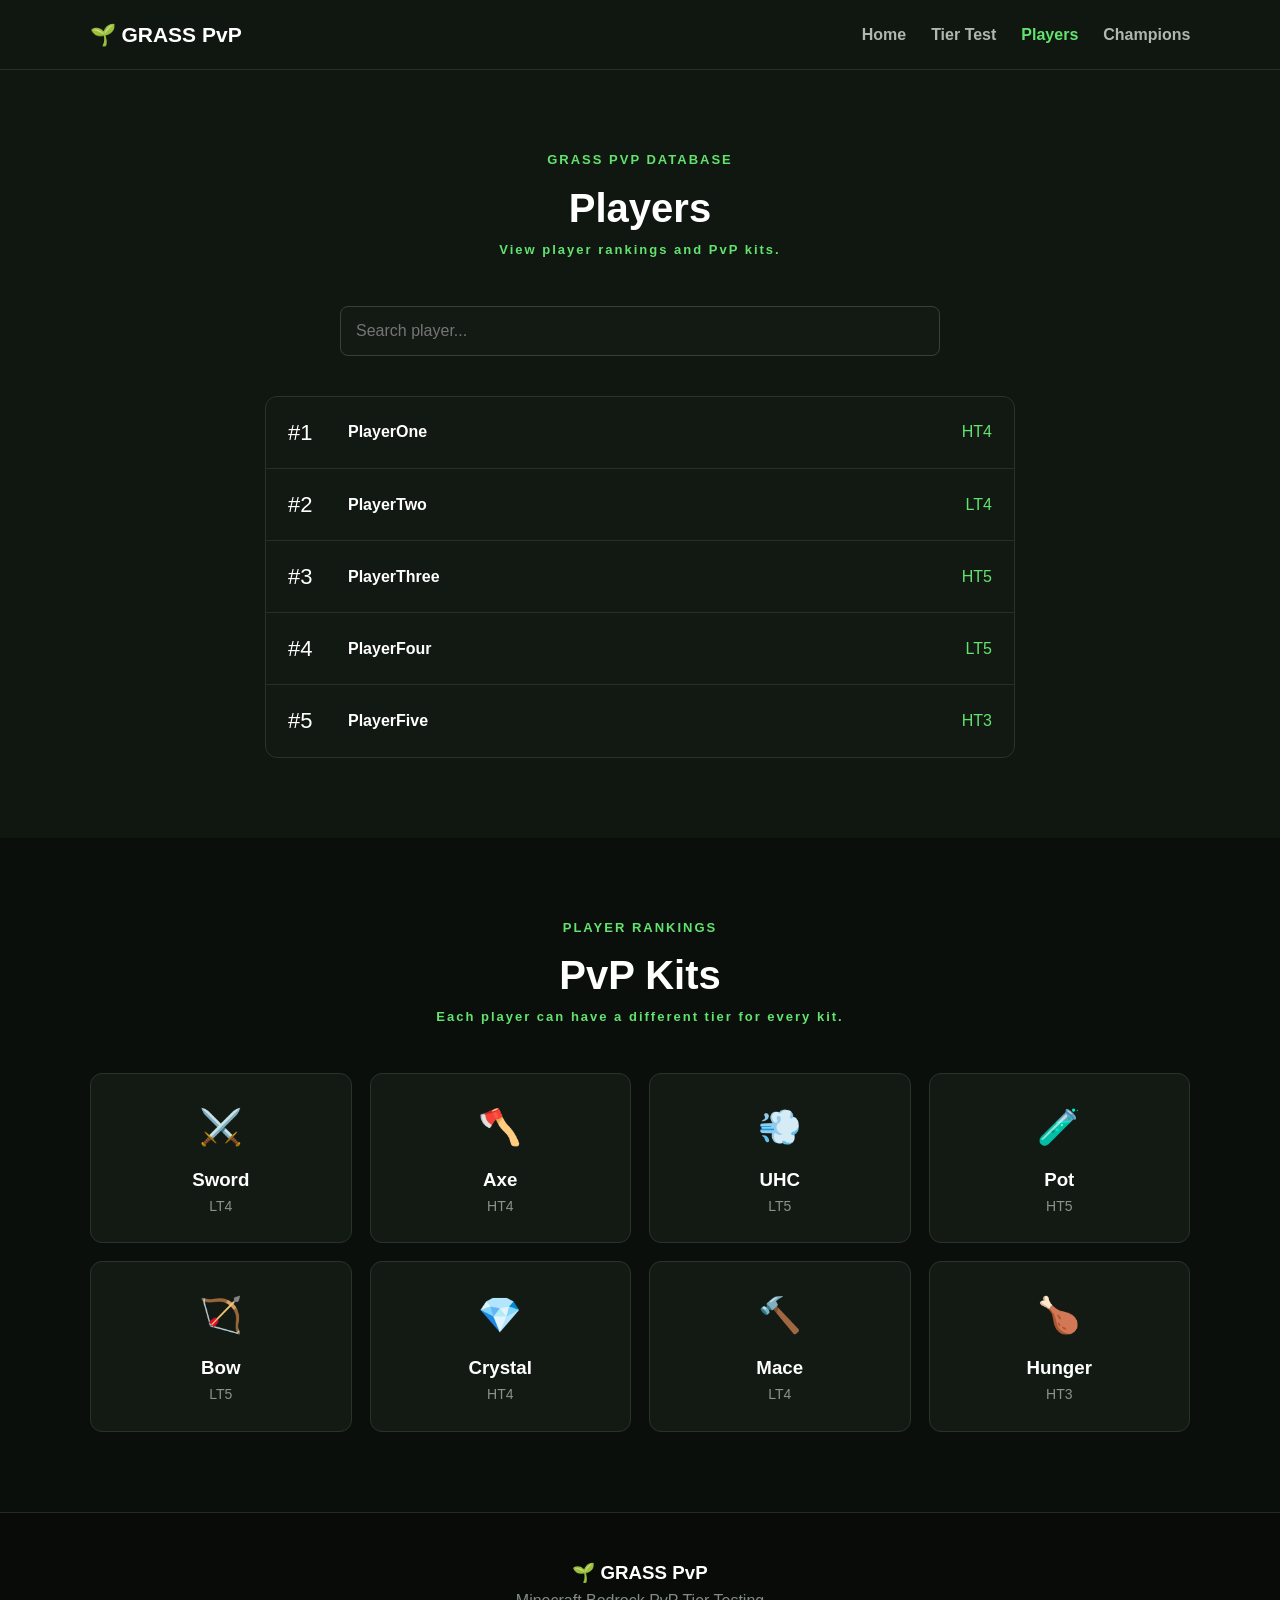
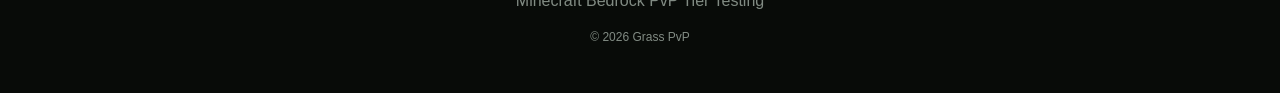
==== players.html @ 89b0f965 "Create players.html" ====
<!DOCTYPE html>
<html lang="en">

<head>

    <meta charset="UTF-8">

    <meta name="viewport"
          content="width=device-width, initial-scale=1.0">

    <title>Players | Grass PvP</title>

    <link rel="stylesheet"
          href="css/style.css">

</head>


<body>


<!-- NAVBAR -->

<nav class="navbar">

    <div class="logo">
        🌱 GRASS PvP
    </div>

    <div class="nav-links">

        <a href="index.html">
            Home
        </a>

        <a href="tier-test.html">
            Tier Test
        </a>

        <a href="players.html"
           class="active">
            Players
        </a>

        <a href="champions.html">
            Champions
        </a>

    </div>

</nav>



<!-- HEADER -->

<section class="section dark-section">

    <div class="section-title">

        <p>
            GRASS PVP DATABASE
        </p>

        <h2>
            Players
        </h2>

        <p>
            View player rankings and PvP kits.
        </p>

    </div>



    <!-- SEARCH -->

    <div style="
        max-width:600px;
        margin:0 auto 40px;
    ">

        <input
            type="text"
            id="playerSearch"
            placeholder="Search player..."
            style="
                width:100%;
                padding:15px;
                border-radius:8px;
                border:1px solid #344337;
                background:#131a14;
                color:white;
                font-size:16px;
                outline:none;
            "
        >

    </div>



    <!-- PLAYERS -->

    <div
        id="playersList"
        class="champion-preview"
    >


        <!-- PLAYER 1 -->

        <div class="champion-row player-item">

            <span class="rank">
                #1
            </span>

            <span class="player-name">
                PlayerOne
            </span>

            <span class="points">
                HT4
            </span>

        </div>



        <!-- PLAYER 2 -->

        <div class="champion-row player-item">

            <span class="rank">
                #2
            </span>

            <span class="player-name">
                PlayerTwo
            </span>

            <span class="points">
                LT4
            </span>

        </div>



        <!-- PLAYER 3 -->

        <div class="champion-row player-item">

            <span class="rank">
                #3
            </span>

            <span class="player-name">
                PlayerThree
            </span>

            <span class="points">
                HT5
            </span>

        </div>



        <!-- PLAYER 4 -->

        <div class="champion-row player-item">

            <span class="rank">
                #4
            </span>

            <span class="player-name">
                PlayerFour
            </span>

            <span class="points">
                LT5
            </span>

        </div>



        <!-- PLAYER 5 -->

        <div class="champion-row player-item">

            <span class="rank">
                #5
            </span>

            <span class="player-name">
                PlayerFive
            </span>

            <span class="points">
                HT3
            </span>

        </div>


    </div>

</section>



<!-- PLAYER INFO -->

<section class="section">

    <div class="section-title">

        <p>
            PLAYER RANKINGS
        </p>

        <h2>
            PvP Kits
        </h2>

        <p>
            Each player can have a different tier for every kit.
        </p>

    </div>



    <div class="kit-grid">


        <div class="kit-card">

            <span>⚔️</span>

            <h3>
                Sword
            </h3>

            <p>
                LT4
            </p>

        </div>



        <div class="kit-card">

            <span>🪓</span>

            <h3>
                Axe
            </h3>

            <p>
                HT4
            </p>

        </div>



        <div class="kit-card">

            <span>💨</span>

            <h3>
                UHC
            </h3>

            <p>
                LT5
            </p>

        </div>



        <div class="kit-card">

            <span>🧪</span>

            <h3>
                Pot
            </h3>

            <p>
                HT5
            </p>

        </div>



        <div class="kit-card">

            <span>🏹</span>

            <h3>
                Bow
            </h3>

            <p>
                LT5
            </p>

        </div>



        <div class="kit-card">

            <span>💎</span>

            <h3>
                Crystal
            </h3>

            <p>
                HT4
            </p>

        </div>



        <div class="kit-card">

            <span>🔨</span>

            <h3>
                Mace
            </h3>

            <p>
                LT4
            </p>

        </div>



        <div class="kit-card">

            <span>🍗</span>

            <h3>
                Hunger
            </h3>

            <p>
                HT3
            </p>

        </div>


    </div>

</section>



<!-- FOOTER -->

<footer>

    <h3>
        🌱 GRASS PvP
    </h3>

    <p>
        Minecraft Bedrock PvP Tier Testing
    </p>

    <p class="copyright">
        © 2026 Grass PvP
    </p>

</footer>



<!-- SEARCH SCRIPT -->

<script>

const search =
    document.getElementById("playerSearch");

const players =
    document.querySelectorAll(".player-item");


search.addEventListener("input", function () {

    const value =
        this.value.toLowerCase();


    players.forEach(function(player) {

        const name =
            player
            .querySelector(".player-name")
            .textContent
            .toLowerCase();


        if (name.includes(value)) {

            player.style.display =
                "grid";

        } else {

            player.style.display =
                "none";

        }

    });

});

</script>


</body>

</html>
---- css/style.css ----
* {
    margin: 0;
    padding: 0;
    box-sizing: border-box;
}

body {
    font-family: Arial, sans-serif;
    background: #0b0f0c;
    color: white;
    line-height: 1.6;
}

a {
    text-decoration: none;
    color: inherit;
}


/* NAVBAR */

.navbar {
    min-height: 70px;
    display: flex;
    align-items: center;
    justify-content: space-between;
    padding: 15px 7%;
    background: #101610;
    border-bottom: 1px solid #263126;
    position: sticky;
    top: 0;
    z-index: 100;
}

.logo {
    font-size: 21px;
    font-weight: 900;
}

.nav-links {
    display: flex;
    gap: 25px;
}

.nav-links a {
    color: #aeb8af;
    font-weight: 600;
}

.nav-links a:hover,
.nav-links .active {
    color: #62e36f;
}


/* HERO */

.hero {
    min-height: 570px;
    display: flex;
    justify-content: center;
    align-items: center;
    text-align: center;
    padding: 70px 20px;

    background:
        radial-gradient(
            circle at center,
            #19331e 0%,
            #0b0f0c 65%
        );
}

.hero-content {
    max-width: 850px;
}

.small-title {
    color: #62e36f;
    font-size: 14px;
    font-weight: bold;
    letter-spacing: 3px;
    margin-bottom: 15px;
}

.hero h1 {
    font-size: clamp(50px, 10vw, 100px);
    font-weight: 900;
    line-height: 1;
    margin-bottom: 25px;
}

.hero-description {
    color: #aeb8af;
    font-size: 18px;
    max-width: 600px;
    margin: auto;
}


/* BUTTONS */

.hero-buttons {
    margin-top: 35px;
    display: flex;
    justify-content: center;
    gap: 15px;
    flex-wrap: wrap;
}

.button {
    display: inline-block;
    padding: 13px 24px;
    border-radius: 8px;
    font-weight: bold;
}

.primary {
    background: #4ed65c;
    color: #071008;
}

.secondary {
    background: #182019;
    border: 1px solid #344337;
}


/* SECTIONS */

.section {
    padding: 80px 7%;
}

.dark-section {
    background: #101610;
}

.section-title {
    text-align: center;
    margin-bottom: 45px;
}

.section-title p {
    color: #62e36f;
    font-size: 13px;
    font-weight: bold;
    letter-spacing: 2px;
}

.section-title h2 {
    font-size: 40px;
    margin-top: 5px;
}


/* KITS */

.kit-grid {
    max-width: 1100px;
    margin: auto;

    display: grid;
    grid-template-columns: repeat(4, 1fr);
    gap: 18px;
}

.kit-card {
    background: #131a14;
    border: 1px solid #29332b;
    border-radius: 12px;
    padding: 25px;
    text-align: center;
}

.kit-card:hover {
    border-color: #62e36f;
}

.kit-card span {
    display: block;
    font-size: 35px;
    margin-bottom: 10px;
}

.kit-card p {
    color: #89948b;
    font-size: 14px;
}


/* TIERS */

.tier-grid {
    max-width: 1000px;
    margin: auto;

    display: grid;
    grid-template-columns: repeat(5, 1fr);
    gap: 15px;
}

.tier-card {
    background: #141b15;
    border: 1px solid #2b362d;
    border-radius: 10px;
    padding: 22px;
    text-align: center;
}

.tier-card strong {
    display: block;
    font-size: 25px;
    color: #62e36f;
}

.tier-card span {
    color: #8e9b91;
    font-size: 12px;
}


/* CHAMPIONS */

.champion-preview {
    max-width: 750px;
    margin: auto;

    background: #121812;
    border: 1px solid #29332b;
    border-radius: 12px;
    overflow: hidden;
}

.champion-row {
    display: grid;
    grid-template-columns: 60px 1fr 100px;
    align-items: center;
    padding: 18px 22px;
    border-bottom: 1px solid #273027;
}

.champion-row:last-child {
    border-bottom: none;
}

.rank {
    font-size: 22px;
}

.player-name {
    font-weight: bold;
}

.points {
    text-align: right;
    color: #62e36f;
}


/* CENTER */

.center {
    text-align: center;
    margin-top: 30px;
}


/* FOOTER */

footer {
    padding: 45px 20px;
    text-align: center;
    background: #080b08;
    border-top: 1px solid #222a23;
}

footer p {
    color: #818b83;
}

.copyright {
    margin-top: 15px;
    font-size: 12px;
}


/* MOBILE */

@media (max-width: 800px) {

    .navbar {
        flex-direction: column;
        gap: 15px;
    }

    .nav-links {
        justify-content: center;
        gap: 15px;
        flex-wrap: wrap;
    }

    .kit-grid {
        grid-template-columns: repeat(2, 1fr);
    }

    .tier-grid {
        grid-template-columns: repeat(2, 1fr);
    }
}


@media (max-width: 450px) {

    .hero h1 {
        font-size: 55px;
    }

    .hero-description {
        font-size: 15px;
    }

    .kit-grid {
        grid-template-columns: 1fr;
    }

    .tier-grid {
        grid-template-columns: 1fr 1fr;
    }

    .nav-links {
        font-size: 13px;
    }

    .champion-row {
        grid-template-columns: 45px 1fr 80px;
        padding: 15px;
    }

    .points {
        font-size: 12px;
    }
}
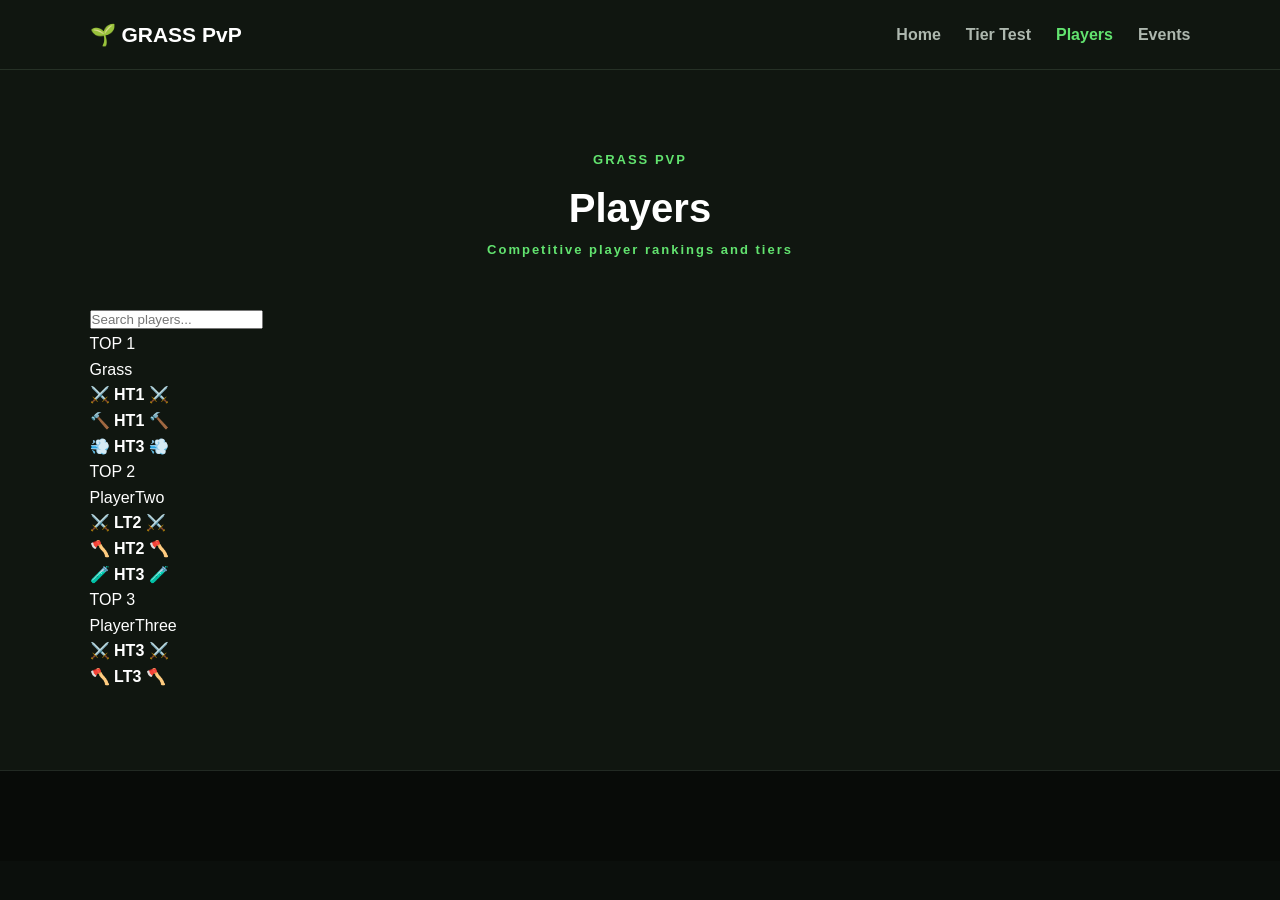
==== commit b4305a4c: "Update players.html" ====
--- a/players.html
+++ b/players.html
@@ -14,7 +14,6 @@
           href="css/style.css">
 
 </head>
-
 
 <body>
 
@@ -43,7 +42,7 @@
         </a>
 
         <a href="champions.html">
-            Champions
+            Events
         </a>
 
     </div>
@@ -59,7 +58,7 @@
     <div class="section-title">
 
         <p>
-            GRASS PVP DATABASE
+            GRASS PVP
         </p>
 
         <h2>
@@ -67,63 +66,106 @@
         </h2>
 
         <p>
-            View player rankings and PvP kits.
+            Competitive player rankings and tiers
         </p>
 
     </div>
 
 
-
     <!-- SEARCH -->
 
-    <div style="
-        max-width:600px;
-        margin:0 auto 40px;
-    ">
+    <div class="player-search">
 
         <input
             type="text"
             id="playerSearch"
-            placeholder="Search player..."
-            style="
-                width:100%;
-                padding:15px;
-                border-radius:8px;
-                border:1px solid #344337;
-                background:#131a14;
-                color:white;
-                font-size:16px;
-                outline:none;
-            "
+            placeholder="Search players..."
         >
 
     </div>
 
 
-
-    <!-- PLAYERS -->
-
-    <div
-        id="playersList"
-        class="champion-preview"
-    >
+    <!-- PLAYER LIST -->
+
+    <div id="playersList">
 
 
         <!-- PLAYER 1 -->
 
-        <div class="champion-row player-item">
-
-            <span class="rank">
-                #1
-            </span>
-
-            <span class="player-name">
-                PlayerOne
-            </span>
-
-            <span class="points">
-                HT4
-            </span>
+        <div class="player-card">
+
+            <div class="player-header">
+
+                <div>
+
+                    <div class="player-rank">
+                        TOP 1
+                    </div>
+
+                    <div class="player-name-large">
+                        Grass
+                    </div>
+
+                </div>
+
+            </div>
+
+
+            <div class="player-tiers">
+
+
+                <div class="tier-badge">
+
+                    <span class="kit-icon">
+                        ⚔️
+                    </span>
+
+                    <strong>
+                        HT1
+                    </strong>
+
+                    <span class="kit-icon">
+                        ⚔️
+                    </span>
+
+                </div>
+
+
+                <div class="tier-badge">
+
+                    <span class="kit-icon">
+                        🔨
+                    </span>
+
+                    <strong>
+                        HT1
+                    </strong>
+
+                    <span class="kit-icon">
+                        🔨
+                    </span>
+
+                </div>
+
+
+                <div class="tier-badge">
+
+                    <span class="kit-icon">
+                        💨
+                    </span>
+
+                    <strong>
+                        HT3
+                    </strong>
+
+                    <span class="kit-icon">
+                        💨
+                    </span>
+
+                </div>
+
+
+            </div>
 
         </div>
 
@@ -131,19 +173,80 @@
 
         <!-- PLAYER 2 -->
 
-        <div class="champion-row player-item">
-
-            <span class="rank">
-                #2
-            </span>
-
-            <span class="player-name">
-                PlayerTwo
-            </span>
-
-            <span class="points">
-                LT4
-            </span>
+        <div class="player-card">
+
+            <div class="player-header">
+
+                <div>
+
+                    <div class="player-rank">
+                        TOP 2
+                    </div>
+
+                    <div class="player-name-large">
+                        PlayerTwo
+                    </div>
+
+                </div>
+
+            </div>
+
+
+            <div class="player-tiers">
+
+
+                <div class="tier-badge">
+
+                    <span class="kit-icon">
+                        ⚔️
+                    </span>
+
+                    <strong>
+                        LT2
+                    </strong>
+
+                    <span class="kit-icon">
+                        ⚔️
+                    </span>
+
+                </div>
+
+
+                <div class="tier-badge">
+
+                    <span class="kit-icon">
+                        🪓
+                    </span>
+
+                    <strong>
+                        HT2
+                    </strong>
+
+                    <span class="kit-icon">
+                        🪓
+                    </span>
+
+                </div>
+
+
+                <div class="tier-badge">
+
+                    <span class="kit-icon">
+                        🧪
+                    </span>
+
+                    <strong>
+                        HT3
+                    </strong>
+
+                    <span class="kit-icon">
+                        🧪
+                    </span>
+
+                </div>
+
+
+            </div>
 
         </div>
 
@@ -151,292 +254,75 @@
 
         <!-- PLAYER 3 -->
 
-        <div class="champion-row player-item">
-
-            <span class="rank">
-                #3
-            </span>
-
-            <span class="player-name">
-                PlayerThree
-            </span>
-
-            <span class="points">
-                HT5
-            </span>
+        <div class="player-card">
+
+            <div class="player-header">
+
+                <div>
+
+                    <div class="player-rank">
+                        TOP 3
+                    </div>
+
+                    <div class="player-name-large">
+                        PlayerThree
+                    </div>
+
+                </div>
+
+            </div>
+
+
+            <div class="player-tiers">
+
+
+                <div class="tier-badge">
+
+                    <span class="kit-icon">
+                        ⚔️
+                    </span>
+
+                    <strong>
+                        HT3
+                    </strong>
+
+                    <span class="kit-icon">
+                        ⚔️
+                    </span>
+
+                </div>
+
+
+                <div class="tier-badge">
+
+                    <span class="kit-icon">
+                        🪓
+                    </span>
+
+                    <strong>
+                        LT3
+                    </strong>
+
+                    <span class="kit-icon">
+                        🪓
+                    </span>
+
+                </div>
+
+
+            </div>
 
         </div>
 
 
-
-        <!-- PLAYER 4 -->
-
-        <div class="champion-row player-item">
-
-            <span class="rank">
-                #4
-            </span>
-
-            <span class="player-name">
-                PlayerFour
-            </span>
-
-            <span class="points">
-                LT5
-            </span>
-
-        </div>
-
-
-
-        <!-- PLAYER 5 -->
-
-        <div class="champion-row player-item">
-
-            <span class="rank">
-                #5
-            </span>
-
-            <span class="player-name">
-                PlayerFive
-            </span>
-
-            <span class="points">
-                HT3
-            </span>
-
-        </div>
-
-
     </div>
 
 </section>
 
 
 
-<!-- PLAYER INFO -->
-
-<section class="section">
-
-    <div class="section-title">
-
-        <p>
-            PLAYER RANKINGS
-        </p>
-
-        <h2>
-            PvP Kits
-        </h2>
-
-        <p>
-            Each player can have a different tier for every kit.
-        </p>
-
-    </div>
-
-
-
-    <div class="kit-grid">
-
-
-        <div class="kit-card">
-
-            <span>⚔️</span>
-
-            <h3>
-                Sword
-            </h3>
-
-            <p>
-                LT4
-            </p>
-
-        </div>
-
-
-
-        <div class="kit-card">
-
-            <span>🪓</span>
-
-            <h3>
-                Axe
-            </h3>
-
-            <p>
-                HT4
-            </p>
-
-        </div>
-
-
-
-        <div class="kit-card">
-
-            <span>💨</span>
-
-            <h3>
-                UHC
-            </h3>
-
-            <p>
-                LT5
-            </p>
-
-        </div>
-
-
-
-        <div class="kit-card">
-
-            <span>🧪</span>
-
-            <h3>
-                Pot
-            </h3>
-
-            <p>
-                HT5
-            </p>
-
-        </div>
-
-
-
-        <div class="kit-card">
-
-            <span>🏹</span>
-
-            <h3>
-                Bow
-            </h3>
-
-            <p>
-                LT5
-            </p>
-
-        </div>
-
-
-
-        <div class="kit-card">
-
-            <span>💎</span>
-
-            <h3>
-                Crystal
-            </h3>
-
-            <p>
-                HT4
-            </p>
-
-        </div>
-
-
-
-        <div class="kit-card">
-
-            <span>🔨</span>
-
-            <h3>
-                Mace
-            </h3>
-
-            <p>
-                LT4
-            </p>
-
-        </div>
-
-
-
-        <div class="kit-card">
-
-            <span>🍗</span>
-
-            <h3>
-                Hunger
-            </h3>
-
-            <p>
-                HT3
-            </p>
-
-        </div>
-
-
-    </div>
-
-</section>
-
-
-
 <!-- FOOTER -->
 
 <footer>
 
-    <h3>
-        🌱 GRASS PvP
-    </h3>
-
-    <p>
-        Minecraft Bedrock PvP Tier Testing
-    </p>
-
-    <p class="copyright">
-        © 2026 Grass PvP
-    </p>
-
-</footer>
-
-
-
-<!-- SEARCH SCRIPT -->
-
-<script>
-
-const search =
-    document.getElementById("playerSearch");
-
-const players =
-    document.querySelectorAll(".player-item");
-
-
-search.addEventListener("input", function () {
-
-    const value =
-        this.value.toLowerCase();
-
-
-    players.forEach(function(player) {
-
-        const name =
-            player
-            .querySelector(".player-name")
-            .textContent
-            .toLowerCase();
-
-
-        if (name.includes(value)) {
-
-            player.style.display =
-                "grid";
-
-        } else {
-
-            player.style.display =
-                "none";
-
-        }
-
-    });
-
-});
-
-</script>
-
-
-</body>
-
-</html>
+    <h3
